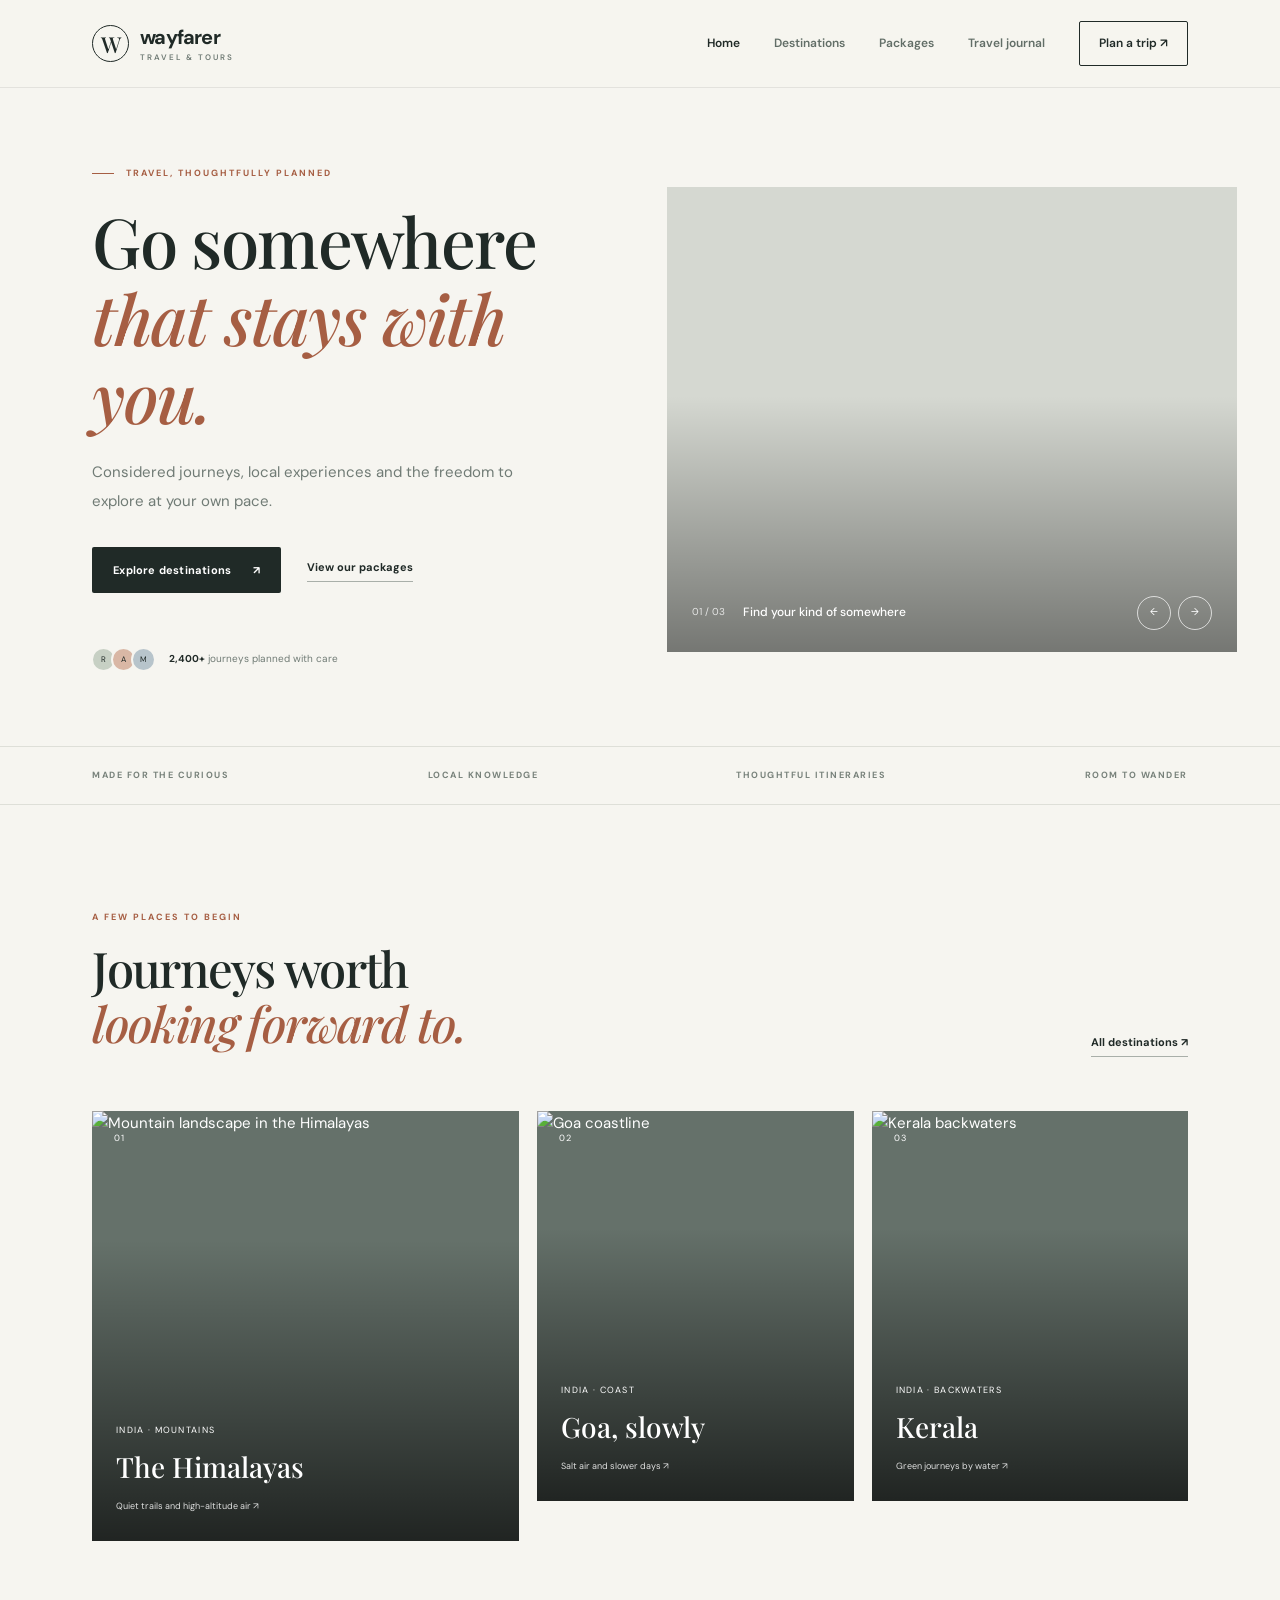
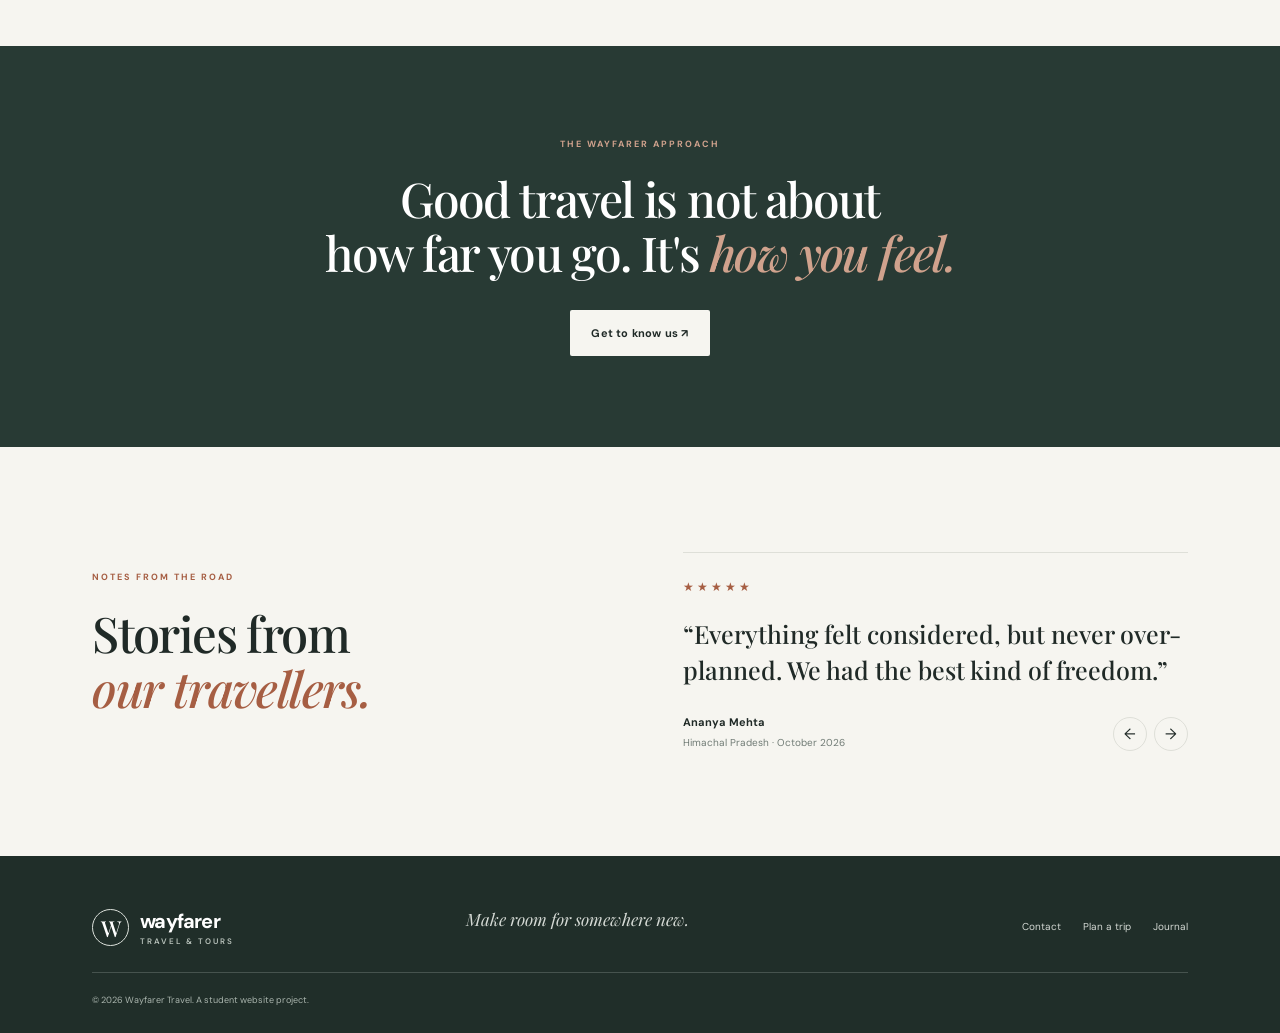
==== index.html @ 00881377 "Added files" ====
<!DOCTYPE html>
<html lang="en">

<head>
  <meta charset="UTF-8">
  <meta name="viewport" content="width=device-width, initial-scale=1.0">
  <meta name="description" content="Wayfarer — thoughtful journeys, beautifully planned.">
  <title>Wayfarer | Travel, thoughtfully planned</title>
  <link rel="preconnect" href="https://fonts.googleapis.com">
  <link rel="preconnect" href="https://fonts.gstatic.com" crossorigin>
  <link
    href="https://fonts.googleapis.com/css2?family=DM+Sans:wght@400;500;600;700&family=Playfair+Display:wght@500;600;700&display=swap"
    rel="stylesheet">
  <link rel="stylesheet" href="css/style.css">
  <script src="js/main.js" defer></script>
</head>

<body>
  <header class="site-header"><a class="brand" href="index.html"><span
        class="brand-mark">W</span><span>wayfarer<small>TRAVEL & TOURS</small></span></a>
    <button class="menu-toggle" type="button" aria-label="Open navigation" aria-controls="primary-navigation"
      aria-expanded="false">☰</button>
    <nav class="nav" id="primary-navigation" aria-label="Main navigation"><a class="active" href="index.html">Home</a><a
        href="destinations.html">Destinations</a><a href="packages.html">Packages</a><a href="travel-blog.html">Travel
        journal</a><a class="nav-cta" href="booking.html">Plan a trip <span aria-hidden="true">↗</span></a></nav>
  </header>
  <main>
    <section class="hero">
      <div class="hero-copy">
        <p class="eyebrow"><span></span> TRAVEL, THOUGHTFULLY PLANNED</p>
        <h1>Go somewhere<br><em>that stays with you.</em></h1>
        <p class="hero-text">Considered journeys, local experiences and the freedom to explore at your own pace.</p>
        <div class="hero-actions"><a class="button button-dark" href="destinations.html">Explore destinations
            <span>↗</span></a><a class="text-link" href="packages.html">View our packages</a></div>
        <div class="hero-note">
          <div class="avatar-stack"><i>R</i><i>A</i><i>M</i></div><span><b>2,400+</b> journeys planned with care</span>
        </div>
      </div>
      <div class="hero-visual">
        <div class="hero-slide active"
          style="background-image:url('https://images.unsplash.com/photo-1500530855697-b586d89ba3ee?auto=format&fit=crop&w=1400&q=85')">
        </div>
        <div class="hero-slide"
          style="background-image:url('https://images.unsplash.com/photo-1519681393784-d120267933ba?auto=format&fit=crop&w=1400&q=85')">
        </div>
        <div class="hero-slide"
          style="background-image:url('https://images.unsplash.com/photo-1476514525535-07fb3b4ae5f1?auto=format&fit=crop&w=1400&q=85')">
        </div>
        <div class="image-caption"><span>01 / 03</span><b>Find your kind of somewhere</b><span
            class="slide-controls"><button data-slide="prev" aria-label="Previous slide">←</button><button
              data-slide="next" aria-label="Next slide">→</button></span></div>
      </div>
    </section>
    <section class="trust-strip"><span>MADE FOR THE CURIOUS</span><span>LOCAL KNOWLEDGE</span><span>THOUGHTFUL
        ITINERARIES</span><span>ROOM TO WANDER</span></section>
    <section class="section">
      <div class="section-heading">
        <div>
          <p class="eyebrow">A FEW PLACES TO BEGIN</p>
          <h2>Journeys worth<br><em>looking forward to.</em></h2>
        </div><a class="text-link" href="destinations.html">All destinations ↗</a>
      </div>
      <div class="destination-grid">
        <a class="destination-card large" href="destination-details.html"><img
            src="https://images.unsplash.com/photo-1595815771614-ade9d652a65d?auto=format&fit=crop&w=1000&q=85"
            alt="Mountain landscape in the Himalayas"><span class="card-index">01</span>
          <div><small>INDIA · MOUNTAINS</small>
            <h3>The Himalayas</h3><span>Quiet trails and high-altitude air ↗</span>
          </div>
        </a>
        <a class="destination-card" href="destination-details.html"><img
            src="https://images.unsplash.com/photo-1512343879784-a960bf40e7f2?auto=format&fit=crop&w=900&q=85"
            alt="Goa coastline"><span class="card-index">02</span>
          <div><small>INDIA · COAST</small>
            <h3>Goa, slowly</h3><span>Salt air and slower days ↗</span>
          </div>
        </a>
        <a class="destination-card" href="destination-details.html"><img
            src="https://images.unsplash.com/photo-1602216056096-3b40cc0c9944?auto=format&fit=crop&w=900&q=85"
            alt="Kerala backwaters"><span class="card-index">03</span>
          <div><small>INDIA · BACKWATERS</small>
            <h3>Kerala</h3><span>Green journeys by water ↗</span>
          </div>
        </a>
      </div>
    </section>
    <section class="quote-band">
      <p class="eyebrow">THE WAYFARER APPROACH</p>
      <h2>Good travel is not about<br>how far you go. It's <em>how you feel.</em></h2><a class="button button-light"
        href="about.html">Get to know us ↗</a>
    </section>
    <section class="section testimonial-section">
      <div>
        <p class="eyebrow">NOTES FROM THE ROAD</p>
        <h2>Stories from<br><em>our travellers.</em></h2>
      </div>
      <div class="testimonial">
        <div class="stars">★★★★★</div>
        <blockquote id="quote-text">“Everything felt considered, but never over-planned. We had the best kind of
          freedom.”</blockquote>
        <div class="quote-person"><b id="quote-name">Ananya Mehta</b><span id="quote-trip">Himachal Pradesh · October
            2026</span></div>
        <div class="quote-controls"><button data-quote="prev" aria-label="Previous testimonial">←</button><button
            data-quote="next" aria-label="Next testimonial">→</button></div>
      </div>
    </section>
  </main>
  <footer class="footer"><a class="brand brand-footer" href="index.html"><span
        class="brand-mark">W</span><span>wayfarer<small>TRAVEL & TOURS</small></span></a>
    <p>Make room for somewhere new.</p>
    <div><a href="contact.html">Contact</a><a href="booking.html">Plan a trip</a><a href="travel-blog.html">Journal</a>
    </div><small>© 2026 Wayfarer Travel. A student website project.</small>
  </footer>
</body>

</html>
---- css/style.css ----
:root {
  --ink: #202a27;
  --muted: #707b75;
  --paper: #f6f5f0;
  --white: #fff;
  --line: #dedfd8;
  --accent: #a65e43;
  --sage: #dfe5dc;
  --serif: 'Playfair Display', Georgia, serif;
  --sans: 'DM Sans', Arial, sans-serif
}

* {
  box-sizing: border-box
}

html {
  scroll-behavior: smooth
}

body {
  margin: 0;
  background: var(--paper);
  color: var(--ink);
  font-family: var(--sans);
  font-size: 15px;
  line-height: 1.65
}

a {
  color: inherit;
  text-decoration: none
}

button,
input,
select,
textarea {
  font: inherit
}

.site-header {
  height: 88px;
  padding: 0 7.2%;
  display: flex;
  align-items: center;
  justify-content: space-between;
  border-bottom: 1px solid rgba(32, 42, 39, .09);
  background: rgba(246, 245, 240, .96);
  position: relative;
  z-index: 5
}

.brand {
  display: flex;
  align-items: center;
  gap: 11px;
  font-size: 20px;
  font-weight: 700;
  letter-spacing: -.8px;
  line-height: 1
}

.brand-mark {
  width: 37px;
  height: 37px;
  border: 1px solid var(--ink);
  border-radius: 50%;
  display: grid;
  place-items: center;
  font-family: var(--serif);
  font-size: 22px;
  font-weight: 500
}

.brand small {
  display: block;
  font-size: 8px;
  letter-spacing: 2px;
  font-weight: 600;
  margin-top: 6px;
  color: var(--muted)
}

.nav {
  display: flex;
  align-items: center;
  gap: 34px;
  font-size: 12px;
  font-weight: 600
}

.nav>a:not(.nav-cta) {
  color: #626e67;
  transition: color .2s
}

.nav>a:hover,
.nav>a.active {
  color: var(--ink)
}

.nav-cta {
  padding: 12px 19px;
  border: 1px solid var(--ink);
  border-radius: 2px
}

.menu-toggle {
  display: none;
  background: none;
  border: 0;
  font-size: 23px
}

.hero {
  min-height: 590px;
  display: grid;
  grid-template-columns: 48% 52%;
  padding: 62px 7.2% 58px;
  gap: 4.5%;
  align-items: center
}

.hero-copy {
  padding: 16px 0
}

.eyebrow {
  font-size: 9px;
  letter-spacing: 2px;
  font-weight: 700;
  color: var(--accent);
  margin: 0 0 21px
}

.eyebrow span {
  display: inline-block;
  width: 22px;
  height: 1px;
  background: var(--accent);
  vertical-align: middle;
  margin-right: 8px
}

h1,
h2,
h3,
p {
  margin-top: 0
}

h1,
h2 {
  font-family: var(--serif);
  font-weight: 500;
  letter-spacing: -1.6px;
  line-height: 1.12
}

h1 {
  font-size: clamp(44px, 5.4vw, 72px);
  margin-bottom: 24px
}

h2 {
  font-size: clamp(34px, 4vw, 49px);
  margin-bottom: 18px
}

h1 em,
h2 em {
  font-weight: 500;
  color: var(--accent)
}

.hero-text,
.page-hero>p:last-child {
  max-width: 430px;
  color: var(--muted);
  font-size: 15px;
  line-height: 1.9
}

.hero-actions {
  display: flex;
  align-items: center;
  gap: 26px;
  margin-top: 32px
}

.button {
  display: inline-flex;
  align-items: center;
  justify-content: center;
  gap: 22px;
  padding: 14px 21px;
  border: 0;
  border-radius: 2px;
  font-size: 11px;
  font-weight: 700;
  letter-spacing: .2px;
  cursor: pointer;
  transition: transform .2s, background .2s
}

.button:hover {
  transform: translateY(-2px)
}

.button-dark {
  background: var(--ink);
  color: white
}

.button-dark:hover {
  background: #35443e
}

.button-light {
  background: var(--paper);
  color: var(--ink)
}

.text-link {
  font-size: 11px;
  font-weight: 700;
  border-bottom: 1px solid #a9afa9;
  padding-bottom: 5px
}

.hero-note {
  display: flex;
  align-items: center;
  gap: 13px;
  margin-top: 54px;
  color: var(--muted);
  font-size: 10px
}

.hero-note b {
  color: var(--ink)
}

.avatar-stack {
  display: flex;
  padding-left: 4px
}

.avatar-stack i {
  width: 25px;
  height: 25px;
  border-radius: 50%;
  display: grid;
  place-items: center;
  background: #c7d0c4;
  border: 2px solid var(--paper);
  font-style: normal;
  font-size: 8px;
  margin-left: -5px;
  color: var(--ink)
}

.avatar-stack i:nth-child(2) {
  background: #d9b7a5
}

.avatar-stack i:nth-child(3) {
  background: #b7c4cb
}

.hero-visual {
  height: 465px;
  position: relative;
  overflow: hidden;
  background: #d5d8d1
}

.hero-slide {
  position: absolute;
  inset: 0;
  background-size: cover;
  background-position: center;
  opacity: 0;
  transition: opacity .7s
}

.hero-slide.active {
  opacity: 1
}

.hero-visual:after {
  content: "";
  position: absolute;
  inset: 45% 0 0;
  background: linear-gradient(transparent, rgba(0, 0, 0, .45));
  pointer-events: none
}

.image-caption {
  position: absolute;
  z-index: 1;
  bottom: 22px;
  left: 25px;
  right: 25px;
  display: flex;
  align-items: center;
  gap: 18px;
  color: #fff;
  font-size: 10px
}

.image-caption>span:first-child {
  opacity: .8
}

.image-caption b {
  font-size: 12px;
  font-weight: 500
}

.slide-controls {
  margin-left: auto;
  display: flex;
  gap: 7px
}

.slide-controls button,
.quote-controls button {
  width: 34px;
  height: 34px;
  border: 1px solid rgba(255, 255, 255, .7);
  background: transparent;
  color: white;
  border-radius: 50%;
  cursor: pointer
}

.trust-strip {
  padding: 21px 7.2%;
  display: flex;
  justify-content: space-between;
  gap: 15px;
  border-top: 1px solid var(--line);
  border-bottom: 1px solid var(--line);
  font-size: 9px;
  letter-spacing: 1.5px;
  font-weight: 700;
  color: #78827b
}

.section {
  padding: 105px 7.2%
}

.section-heading {
  display: flex;
  justify-content: space-between;
  align-items: end;
  margin-bottom: 42px
}

.section-heading .eyebrow {
  margin-bottom: 16px
}

.section-heading .text-link {
  margin-bottom: 12px
}

.destination-grid {
  display: grid;
  grid-template-columns: 1.35fr 1fr 1fr;
  gap: 18px
}

.destination-card {
  height: 390px;
  position: relative;
  overflow: hidden;
  color: white;
  background: #65716a
}

.destination-card.large {
  height: 430px
}

.destination-card img {
  width: 100%;
  height: 100%;
  object-fit: cover;
  transition: transform .6s
}

.destination-card:hover img {
  transform: scale(1.04)
}

.destination-card:after {
  content: "";
  position: absolute;
  inset: 30% 0 0;
  background: linear-gradient(transparent, rgba(0, 0, 0, .68))
}

.destination-card>div {
  position: absolute;
  z-index: 1;
  left: 24px;
  bottom: 24px
}

.destination-card small,
.destination-card span {
  font-size: 9px;
  letter-spacing: 1.3px
}

.destination-card h3 {
  font: 500 28px var(--serif);
  margin: 7px 0
}

.destination-card>div span {
  letter-spacing: 0;
  opacity: .85
}

.card-index {
  position: absolute;
  z-index: 1;
  top: 20px;
  left: 22px;
  font-size: 10px
}

.quote-band {
  background: #283a34;
  color: white;
  text-align: center;
  padding: 91px 20px
}

.quote-band .eyebrow {
  color: #d0a28d
}

.quote-band h2 {
  font-size: clamp(32px, 4vw, 48px);
  margin-bottom: 30px
}

.quote-band h2 em {
  color: #d0a28d
}

.testimonial-section {
  display: grid;
  grid-template-columns: 1fr 1.1fr;
  gap: 12%;
  align-items: center
}

.testimonial {
  border-top: 1px solid var(--line);
  padding-top: 25px;
  position: relative
}

.stars {
  color: var(--accent);
  letter-spacing: 3px;
  font-size: 12px
}

.testimonial blockquote {
  font: 500 25px/1.45 var(--serif);
  margin: 18px 0 25px;
  max-width: 540px
}

.quote-person b,
.quote-person span {
  display: block;
  font-size: 11px
}

.quote-person span {
  color: var(--muted);
  font-size: 10px;
  margin-top: 3px
}

.quote-controls {
  position: absolute;
  right: 0;
  bottom: 0;
  display: flex;
  gap: 7px
}

.quote-controls button {
  border-color: var(--line);
  color: var(--ink)
}

.footer {
  background: #202e29;
  color: #fff;
  padding: 52px 7.2% 25px;
  display: grid;
  grid-template-columns: 1fr 1fr 1fr;
  align-items: center;
  gap: 25px
}

.brand-footer .brand-mark {
  border-color: #dce1db
}

.brand-footer small {
  color: #b8c2bb
}

.footer>p {
  font: italic 17px var(--serif);
  color: #d4d9d4
}

.footer>div {
  display: flex;
  justify-content: flex-end;
  gap: 22px;
  font-size: 10px;
  color: #d4d9d4
}

.footer>small {
  grid-column: 1/-1;
  border-top: 1px solid #46534e;
  padding-top: 20px;
  color: #aab5ae;
  font-size: 9px
}

.page-hero {
  padding: 90px 7.2% 70px;
  border-bottom: 1px solid var(--line)
}

.page-hero h1 {
  font-size: clamp(48px, 6vw, 74px);
  margin-bottom: 18px
}

.page-hero>p:last-child {
  margin-bottom: 0
}

.section-top {
  padding-top: 65px
}

.search-row {
  display: flex;
  justify-content: space-between;
  align-items: center;
  margin-bottom: 30px
}

.search-box {
  width: min(440px, 100%);
  display: flex;
  gap: 12px;
  align-items: center;
  border-bottom: 1px solid #aeb5ae;
  padding: 9px 0
}

.search-box span {
  font-size: 24px;
  color: var(--muted)
}

.search-box input {
  border: 0;
  outline: 0;
  background: transparent;
  width: 100%;
  font-size: 12px
}

.result-count {
  font-size: 10px;
  color: var(--muted)
}

.destination-list {
  display: grid;
  grid-template-columns: 1fr 1fr;
  gap: 28px
}

.place-card {
  display: grid;
  grid-template-columns: 45% 1fr;
  gap: 22px;
  padding-bottom: 24px;
  border-bottom: 1px solid var(--line)
}

.place-card img {
  width: 100%;
  height: 190px;
  object-fit: cover
}

.place-card small,
.package-card small,
.journal-grid small {
  font-size: 9px;
  letter-spacing: 1.4px;
  color: var(--accent);
  font-weight: 700
}

.place-card h3,
.package-card h3,
.journal-grid h3 {
  font: 500 25px var(--serif);
  margin: 8px 0
}

.place-card p,
.package-card p,
.journal-grid p {
  font-size: 11px;
  color: var(--muted);
  line-height: 1.7
}

.place-card b {
  font-size: 10px
}

.empty-state {
  padding: 35px;
  color: var(--muted)
}

.package-grid {
  display: grid;
  grid-template-columns: repeat(3, 1fr);
  gap: 22px
}

.package-card {
  background: #fff
}

.package-card>img {
  width: 100%;
  height: 225px;
  object-fit: cover
}

.package-body {
  padding: 23px
}

.package-price {
  display: flex;
  align-items: baseline;
  gap: 7px;
  margin: 20px 0
}

.package-price b {
  font: 500 24px var(--serif)
}

.package-price span {
  font-size: 10px;
  color: var(--muted)
}

.calculator-section {
  background: var(--sage);
  display: grid;
  grid-template-columns: 1fr 1fr;
  gap: 12%;
  align-items: center
}

.calculator-section>div:first-child p:last-child {
  max-width: 390px;
  color: var(--muted);
  font-size: 13px
}

.card-panel {
  background: #fff;
  padding: 32px;
  box-shadow: 0 12px 40px rgba(32, 42, 39, .045)
}

.calculator label,
.field label {
  display: block;
  font-size: 10px;
  font-weight: 700;
  margin-bottom: 8px
}

.calculator select,
.calculator input,
.field input,
.field select,
.field textarea {
  width: 100%;
  padding: 12px;
  border: 1px solid var(--line);
  background: #fff;
  border-radius: 2px;
  font-size: 11px;
  color: var(--ink);
  outline: none
}

.calculator select:focus,
.calculator input:focus,
.field input:focus,
.field select:focus,
.field textarea:focus {
  border-color: #829187
}

.calc-fields {
  display: grid;
  grid-template-columns: 1fr 1fr;
  gap: 15px;
  margin-top: 18px
}

.estimate {
  border-top: 1px solid var(--line);
  margin-top: 24px;
  padding-top: 20px;
  display: flex;
  justify-content: space-between;
  align-items: center
}

.estimate span {
  font-size: 11px;
  color: var(--muted)
}

.estimate strong {
  font: 500 29px var(--serif)
}

.form-note {
  font-size: 9px;
  color: #89928c;
  margin: 13px 0 0
}

.detail-cover {
  height: 490px;
  position: relative;
  overflow: hidden;
  color: white
}

.detail-cover img {
  width: 100%;
  height: 100%;
  object-fit: cover
}

.detail-cover:after {
  content: "";
  position: absolute;
  inset: 0;
  background: linear-gradient(90deg, rgba(18, 30, 26, .7), rgba(18, 30, 26, .05))
}

.detail-cover>div {
  position: absolute;
  z-index: 1;
  top: 50%;
  left: 10%;
  transform: translateY(-50%);
  max-width: 500px
}

.detail-cover .eyebrow {
  color: #e0b19a
}

.detail-cover h1 {
  font-size: 68px
}

.detail-cover h1 em {
  color: #e0b19a
}

.detail-cover p:last-child {
  font-size: 13px
}

.detail-content {
  display: grid;
  grid-template-columns: 1fr 1fr;
  gap: 12%;
  align-items: center
}

.detail-copy p {
  font-size: 13px;
  color: var(--muted);
  line-height: 1.9
}

.detail-copy .button {
  margin-top: 12px
}

.detail-highlights {
  padding-top: 0;
  display: grid;
  grid-template-columns: repeat(3, 1fr);
  gap: 30px
}

.detail-highlights>div {
  border-top: 1px solid var(--line);
  padding-top: 18px
}

.detail-highlights small {
  font-size: 9px;
  color: var(--accent);
  letter-spacing: 1.3px
}

.detail-highlights h3 {
  font: 500 21px var(--serif);
  margin: 12px 0 6px
}

.detail-highlights p {
  font-size: 11px;
  color: var(--muted)
}

.booking-layout,
.contact-layout {
  display: grid;
  grid-template-columns: .8fr 1.2fr;
  gap: 10%;
  align-items: start;
  padding-top: 70px
}

.booking-aside h2,
.contact-layout h2 {
  font-size: 42px
}

.booking-aside>p:not(.eyebrow),
.contact-layout>div>p:not(.eyebrow) {
  font-size: 12px;
  color: var(--muted);
  max-width: 340px
}

.contact-detail {
  border-top: 1px solid var(--line);
  padding: 17px 0;
  margin-top: 14px
}

.contact-detail small,
.contact-detail b {
  display: block
}

.contact-detail small {
  font-size: 9px;
  letter-spacing: 1.3px;
  color: var(--accent);
  margin-bottom: 6px
}

.contact-detail b {
  font-size: 11px
}

.form-title {
  display: flex;
  justify-content: space-between;
  align-items: center;
  margin-bottom: 23px
}

.form-title h3,
.contact-form h3 {
  font: 500 25px var(--serif);
  margin: 0
}

.form-title span {
  font-size: 9px;
  color: var(--muted)
}

.form-grid {
  display: grid;
  grid-template-columns: 1fr 1fr;
  gap: 17px
}

.field.full {
  grid-column: 1/-1
}

.field textarea {
  resize: vertical
}

.booking-form>.button,
.contact-form>.button {
  margin-top: 12px
}

.form-error {
  font-size: 10px;
  color: #a43e31;
  min-height: 15px;
  margin: 10px 0 0
}

.success-message {
  margin-top: 15px;
  padding: 12px;
  background: #e6eee5;
  color: #365b3d;
  font-size: 11px
}

.journal-feature {
  display: grid;
  grid-template-columns: 1.1fr .9fr;
  gap: 7%;
  align-items: center;
  margin-bottom: 70px
}

.journal-feature img {
  width: 100%;
  height: 350px;
  object-fit: cover
}

.journal-feature h2 {
  font-size: 38px
}

.journal-feature p {
  font-size: 12px;
  color: var(--muted);
  max-width: 370px
}

.journal-grid {
  display: grid;
  grid-template-columns: repeat(3, 1fr);
  gap: 25px
}

.journal-grid img {
  width: 100%;
  height: 205px;
  object-fit: cover;
  margin-bottom: 18px
}

.journal-grid h3 {
  font-size: 22px
}

.contact-layout {
  padding-bottom: 110px
}

@media(max-width:900px) {
  .site-header {
    padding: 0 5%;
    height: 76px
  }

  .nav {
    gap: 17px
  }

  .hero {
    padding: 45px 5%;
    gap: 3%;
    grid-template-columns: 46% 54%
  }

  .hero-visual {
    height: 410px
  }

  .section,
  .page-hero {
    padding-left: 5%;
    padding-right: 5%
  }

  .destination-card,
  .destination-card.large {
    height: 350px
  }

  .footer {
    padding-left: 5%;
    padding-right: 5%
  }

  .place-card {
    grid-template-columns: 40% 1fr;
    gap: 15px
  }

  .booking-layout,
  .contact-layout {
    gap: 5%
  }
}

@media(max-width:680px) {
  .site-header {
    height: 70px
  }

  .menu-toggle {
    display: block
  }

  .nav {
    display: none;
    position: absolute;
    top: 70px;
    left: 0;
    right: 0;
    background: var(--paper);
    padding: 20px 6%;
    border-bottom: 1px solid var(--line);
    flex-direction: column;
    align-items: flex-start;
    gap: 18px
  }

  .nav.open {
    display: flex
  }

  .hero {
    display: flex;
    flex-direction: column;
    padding: 50px 6% 35px;
    gap: 35px
  }

  .hero-copy {
    width: 100%
  }

  .hero-visual {
    width: 100%;
    height: 340px
  }

  .hero-note {
    margin-top: 32px
  }

  .trust-strip {
    padding: 18px 6%;
    flex-wrap: wrap;
    justify-content: center;
    gap: 14px 25px;
    font-size: 8px
  }

  .section {
    padding: 70px 6%
  }

  .section-heading {
    align-items: start;
    gap: 15px
  }

  .section-heading .text-link {
    white-space: nowrap;
    margin-top: 32px
  }

  .destination-grid {
    grid-template-columns: 1fr 1fr;
    gap: 12px
  }

  .destination-card,
  .destination-card.large {
    height: 290px
  }

  .destination-card.large {
    grid-column: 1/-1
  }

  .quote-band {
    padding: 70px 6%
  }

  .testimonial-section {
    grid-template-columns: 1fr;
    gap: 25px
  }

  .testimonial blockquote {
    font-size: 22px;
    padding-right: 30px
  }

  .footer {
    grid-template-columns: 1fr;
    gap: 15px;
    padding: 40px 6% 22px
  }

  .footer>div {
    justify-content: flex-start
  }

  .footer>small {
    grid-column: auto
  }

  .page-hero {
    padding: 65px 6% 50px
  }

  .destination-list,
  .package-grid {
    grid-template-columns: 1fr
  }

  .place-card {
    grid-template-columns: 40% 1fr
  }

  .place-card img {
    height: 165px
  }

  .calculator-section,
  .detail-content,
  .booking-layout,
  .contact-layout,
  .journal-feature {
    grid-template-columns: 1fr;
    gap: 28px
  }

  .calculator-section {
    padding-top: 65px;
    padding-bottom: 65px
  }

  .detail-cover {
    height: 410px
  }

  .detail-cover>div {
    left: 7%
  }

  .detail-cover h1 {
    font-size: 55px
  }

  .detail-highlights {
    grid-template-columns: 1fr;
    padding-top: 0
  }

  .booking-layout,
  .contact-layout {
    padding-top: 50px
  }

  .journal-feature img {
    height: 260px
  }

  .journal-grid {
    grid-template-columns: 1fr
  }

  .journal-grid img {
    height: 230px
  }

  .form-grid {
    grid-template-columns: 1fr
  }

  .field.full {
    grid-column: auto
  }

  .card-panel {
    padding: 23px
  }

  .search-row {
    align-items: flex-start;
    flex-direction: column;
    gap: 12px
  }
}


/* Responsive refinements: tablet and mobile */
img {
  max-width: 100%;
}

body {
  overflow-x: hidden;
}

.site-header {
  gap: 20px;
}

.nav {
  white-space: nowrap;
}

@media (max-width: 1024px) {
  .site-header {
    padding-left: 4%;
    padding-right: 4%;
  }

  .nav {
    gap: 20px;
    font-size: 11px;
  }

  .nav-cta {
    padding: 11px 14px;
  }

  .hero {
    grid-template-columns: minmax(0, .9fr) minmax(0, 1.1fr);
  }

  .hero-visual {
    min-width: 0;
  }
}

@media (max-width: 680px) {
  .site-header {
    height: 68px;
    padding: 0 5%;
    position: relative;
  }

  .brand {
    font-size: 18px;
  }

  .brand-mark {
    width: 34px;
    height: 34px;
  }

  .menu-toggle {
    display: grid;
    place-items: center;
    width: 42px;
    height: 42px;
    color: var(--ink);
    cursor: pointer;
    border: 1px solid var(--line);
    border-radius: 3px;
  }

  .nav {
    display: none;
    position: absolute;
    top: 68px;
    left: 0;
    right: 0;
    z-index: 20;
    padding: 18px 5% 22px;
    background: var(--paper);
    border-bottom: 1px solid var(--line);
    box-shadow: 0 14px 22px rgba(32, 42, 39, .08);
    flex-direction: column;
    align-items: stretch;
    gap: 0;
    white-space: normal;
  }

  .nav.open {
    display: flex;
  }

  .nav>a:not(.nav-cta) {
    padding: 12px 2px;
    border-bottom: 1px solid var(--line);
    font-size: 13px;
  }

  .nav .nav-cta {
    margin-top: 15px;
    padding: 13px 16px;
    text-align: center;
    font-size: 12px;
  }

  .hero {
    display: flex;
    flex-direction: column;
    align-items: stretch;
    padding: 42px 5% 32px;
    gap: 28px;
    min-height: 0;
  }

  .hero-copy {
    padding: 0;
  }

  .hero h1 {
    font-size: clamp(40px, 11vw, 56px);
  }

  .hero-text {
    font-size: 14px;
  }

  .hero-actions {
    flex-wrap: wrap;
    gap: 18px;
  }

  .hero-visual {
    width: 100%;
    height: min(88vw, 360px);
    min-height: 245px;
  }

  .section {
    padding: 62px 5%;
  }

  .page-hero {
    padding: 58px 5% 42px;
  }

  .page-hero h1 {
    font-size: clamp(42px, 11vw, 58px);
  }

  .section-heading {
    flex-direction: column;
    align-items: flex-start;
  }

  .section-heading .text-link {
    margin: 0;
  }

  .destination-grid,
  .destination-list,
  .package-grid,
  .journal-grid {
    grid-template-columns: 1fr;
  }

  .destination-card,
  .destination-card.large {
    height: 300px;
    grid-column: auto;
  }

  .place-card {
    grid-template-columns: 1fr;
    gap: 13px;
  }

  .place-card img {
    height: 210px;
  }

  .calculator-section,
  .detail-content,
  .booking-layout,
  .contact-layout,
  .journal-feature,
  .testimonial-section {
    grid-template-columns: 1fr;
    gap: 25px;
  }

  .calculator-section {
    padding: 58px 5%;
  }

  .detail-cover {
    height: 370px;
  }

  .detail-cover>div {
    left: 6%;
    right: 6%;
    max-width: none;
  }

  .detail-cover h1 {
    font-size: clamp(42px, 10vw, 55px);
  }

  .detail-highlights {
    grid-template-columns: 1fr;
  }

  .journal-feature img,
  .journal-grid img {
    height: 230px;
  }

  .form-grid,
  .calc-fields {
    grid-template-columns: 1fr;
  }

  .field.full {
    grid-column: auto;
  }

  .card-panel {
    padding: 21px;
  }

  .search-row {
    flex-direction: column;
    align-items: stretch;
    gap: 14px;
  }

  .search-box {
    width: 100%;
  }

  .footer {
    grid-template-columns: 1fr;
    padding: 38px 5% 22px;
    gap: 16px;
  }

  .footer>div {
    justify-content: flex-start;
    flex-wrap: wrap;
    gap: 14px 20px;
  }

  .footer>small {
    grid-column: auto;
  }
}

@media (max-width: 380px) {
  .hero h1 {
    font-size: 39px;
  }

  .hero-actions .button {
    width: 100%;
  }

  .hero-actions {
    align-items: stretch;
  }

  .trust-strip {
    letter-spacing: .8px;
  }

  .detail-cover {
    height: 340px;
  }
}
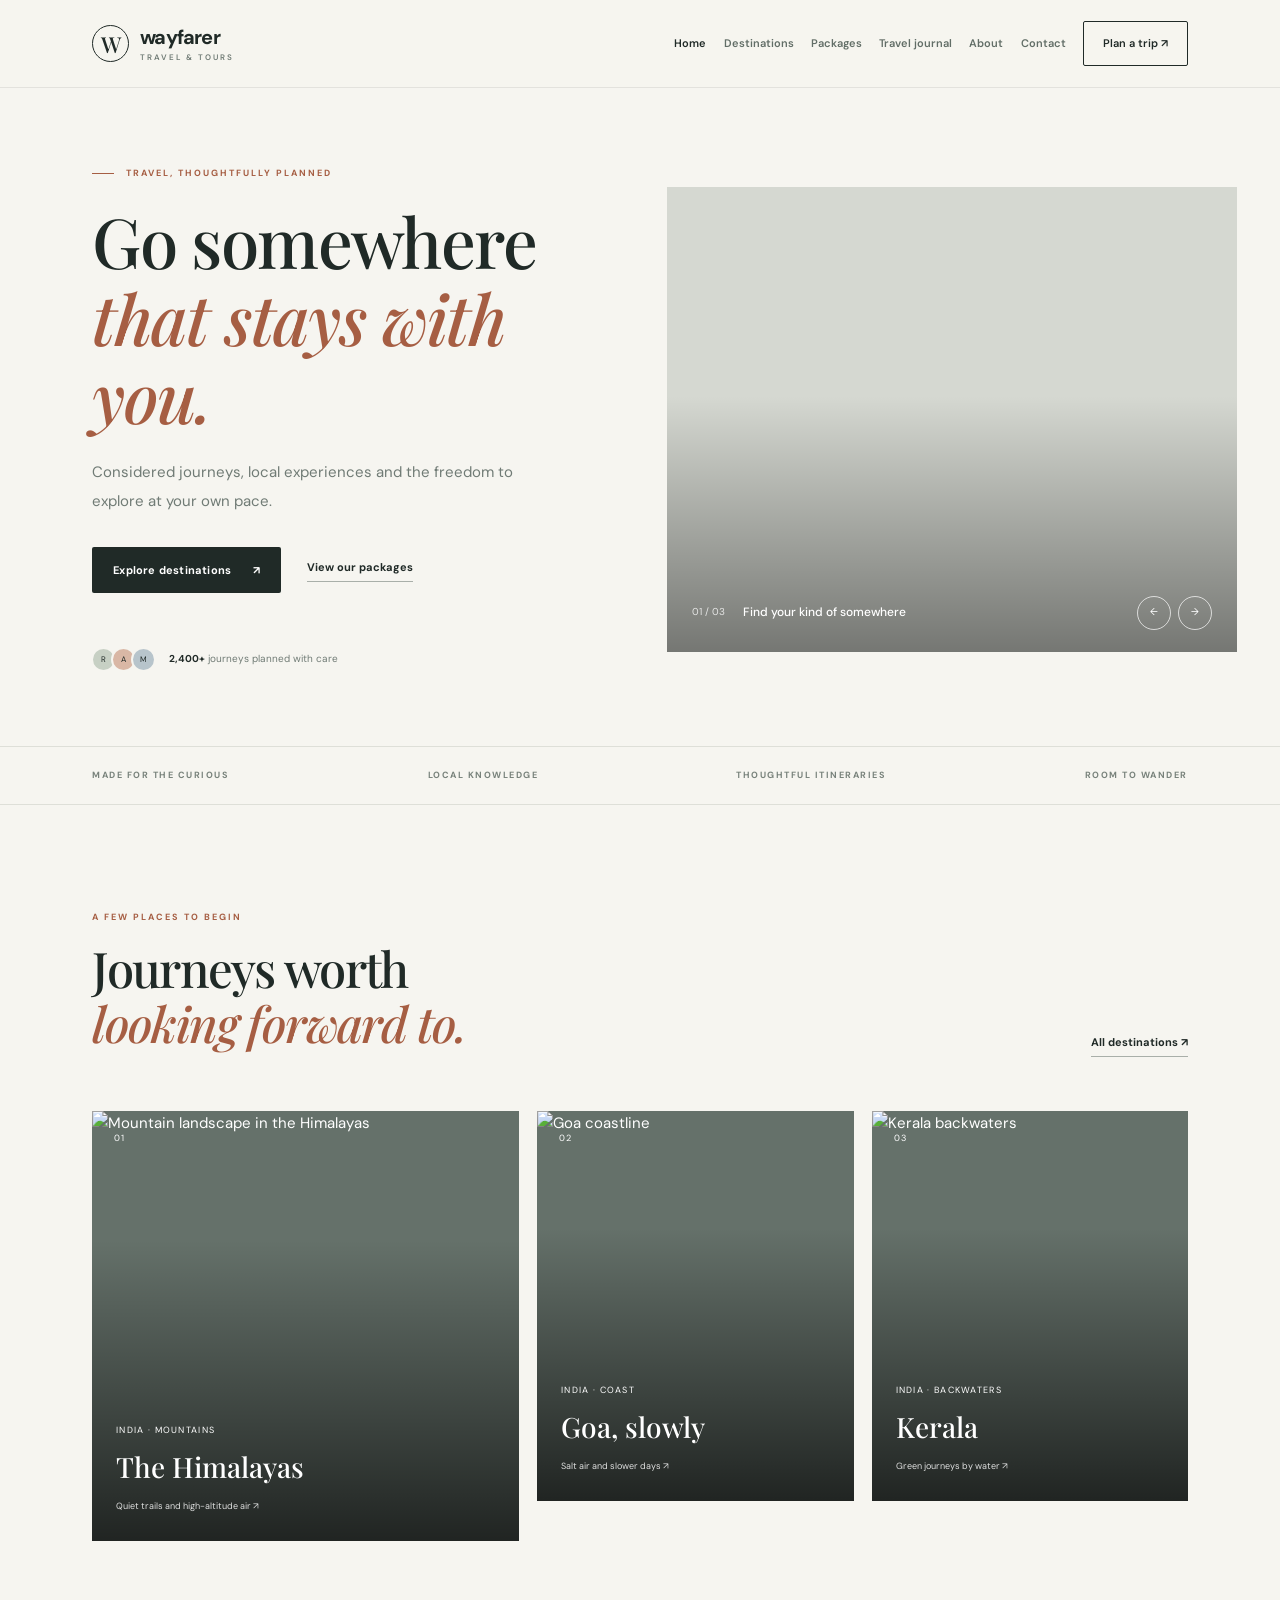
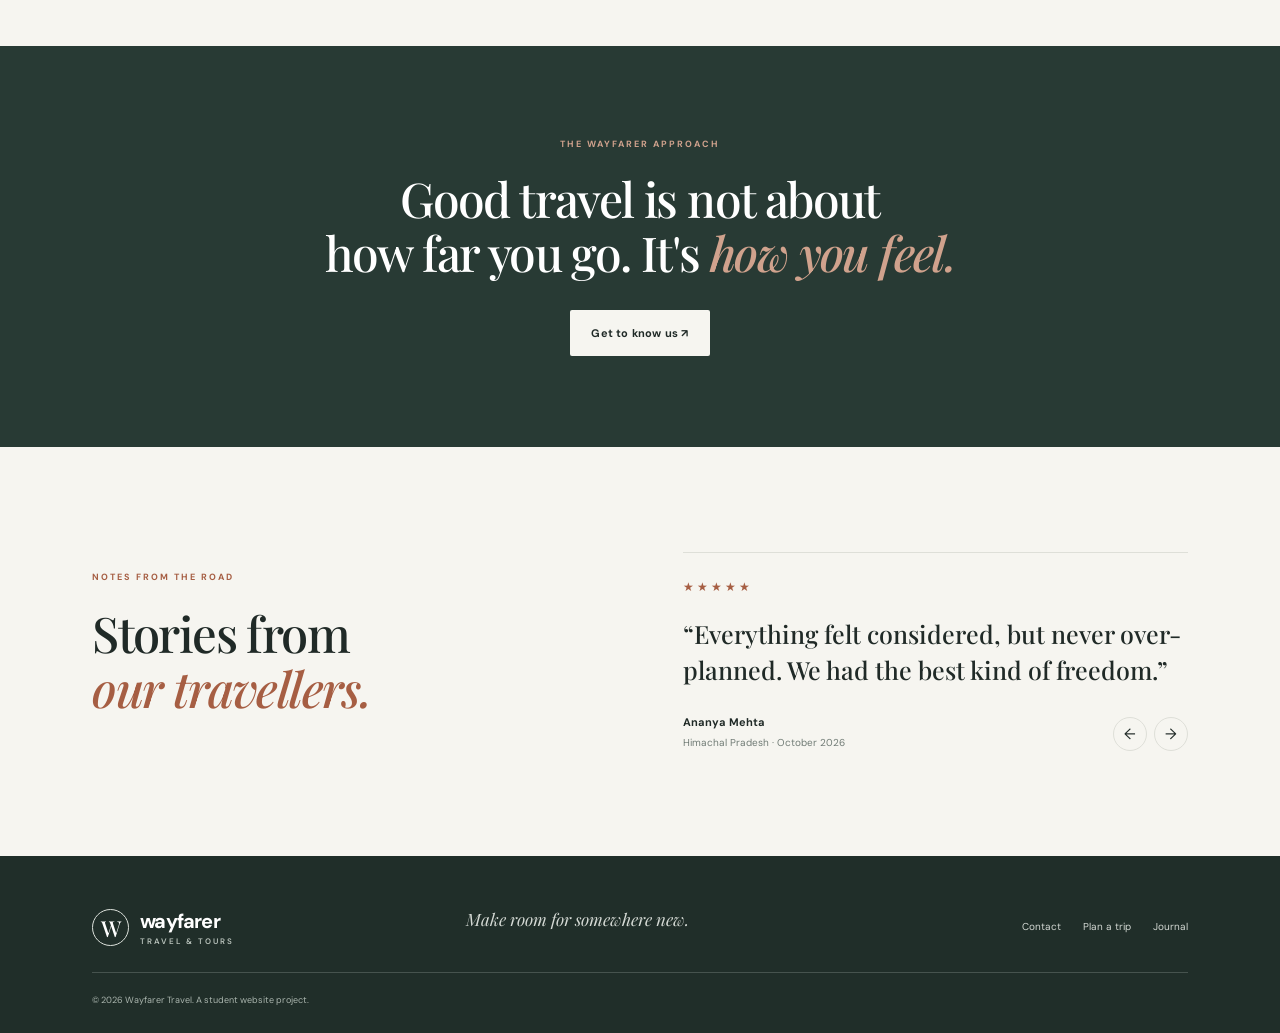
==== commit b5d56581: "Little fix" ====
--- a/index.html
+++ b/index.html
@@ -22,7 +22,8 @@
       aria-expanded="false">☰</button>
     <nav class="nav" id="primary-navigation" aria-label="Main navigation"><a class="active" href="index.html">Home</a><a
         href="destinations.html">Destinations</a><a href="packages.html">Packages</a><a href="travel-blog.html">Travel
-        journal</a><a class="nav-cta" href="booking.html">Plan a trip <span aria-hidden="true">↗</span></a></nav>
+        journal</a><a href="about.html">About</a><a href="contact.html">Contact</a><a class="nav-cta"
+        href="booking.html">Plan a trip <span aria-hidden="true">↗</span></a></nav>
   </header>
   <main>
     <section class="hero">
--- a/css/style.css
+++ b/css/style.css
@@ -1514,4 +1514,83 @@
   .detail-cover {
     height: 340px;
   }
+}
+
+
+/* Primary navigation: show all six content pages on wide screens; collapse cleanly on tablet/mobile. */
+.site-header {
+  min-width: 0;
+}
+
+.nav {
+  gap: clamp(10px, 1.35vw, 19px);
+  font-size: 11px;
+}
+
+.nav>a {
+  white-space: nowrap;
+}
+
+@media (max-width: 1100px) {
+  .site-header {
+    height: 72px;
+    padding-left: 5%;
+    padding-right: 5%;
+    position: relative;
+  }
+
+  .menu-toggle {
+    display: grid;
+    place-items: center;
+    width: 42px;
+    height: 42px;
+    color: var(--ink);
+    cursor: pointer;
+    border: 1px solid var(--line);
+    border-radius: 3px;
+  }
+
+  .nav {
+    display: none;
+    position: absolute;
+    top: 72px;
+    left: 0;
+    right: 0;
+    z-index: 30;
+    padding: 14px 5% 22px;
+    background: var(--paper);
+    border-bottom: 1px solid var(--line);
+    box-shadow: 0 14px 22px rgba(32, 42, 39, .08);
+    flex-direction: column;
+    align-items: stretch;
+    gap: 0;
+    white-space: normal;
+  }
+
+  .nav.open {
+    display: flex;
+  }
+
+  .nav>a:not(.nav-cta) {
+    padding: 11px 2px;
+    border-bottom: 1px solid var(--line);
+    font-size: 13px;
+  }
+
+  .nav .nav-cta {
+    margin-top: 14px;
+    padding: 13px 16px;
+    text-align: center;
+    font-size: 12px;
+  }
+}
+
+@media (min-width: 1101px) {
+  .menu-toggle {
+    display: none;
+  }
+
+  .nav {
+    display: flex;
+  }
 }
